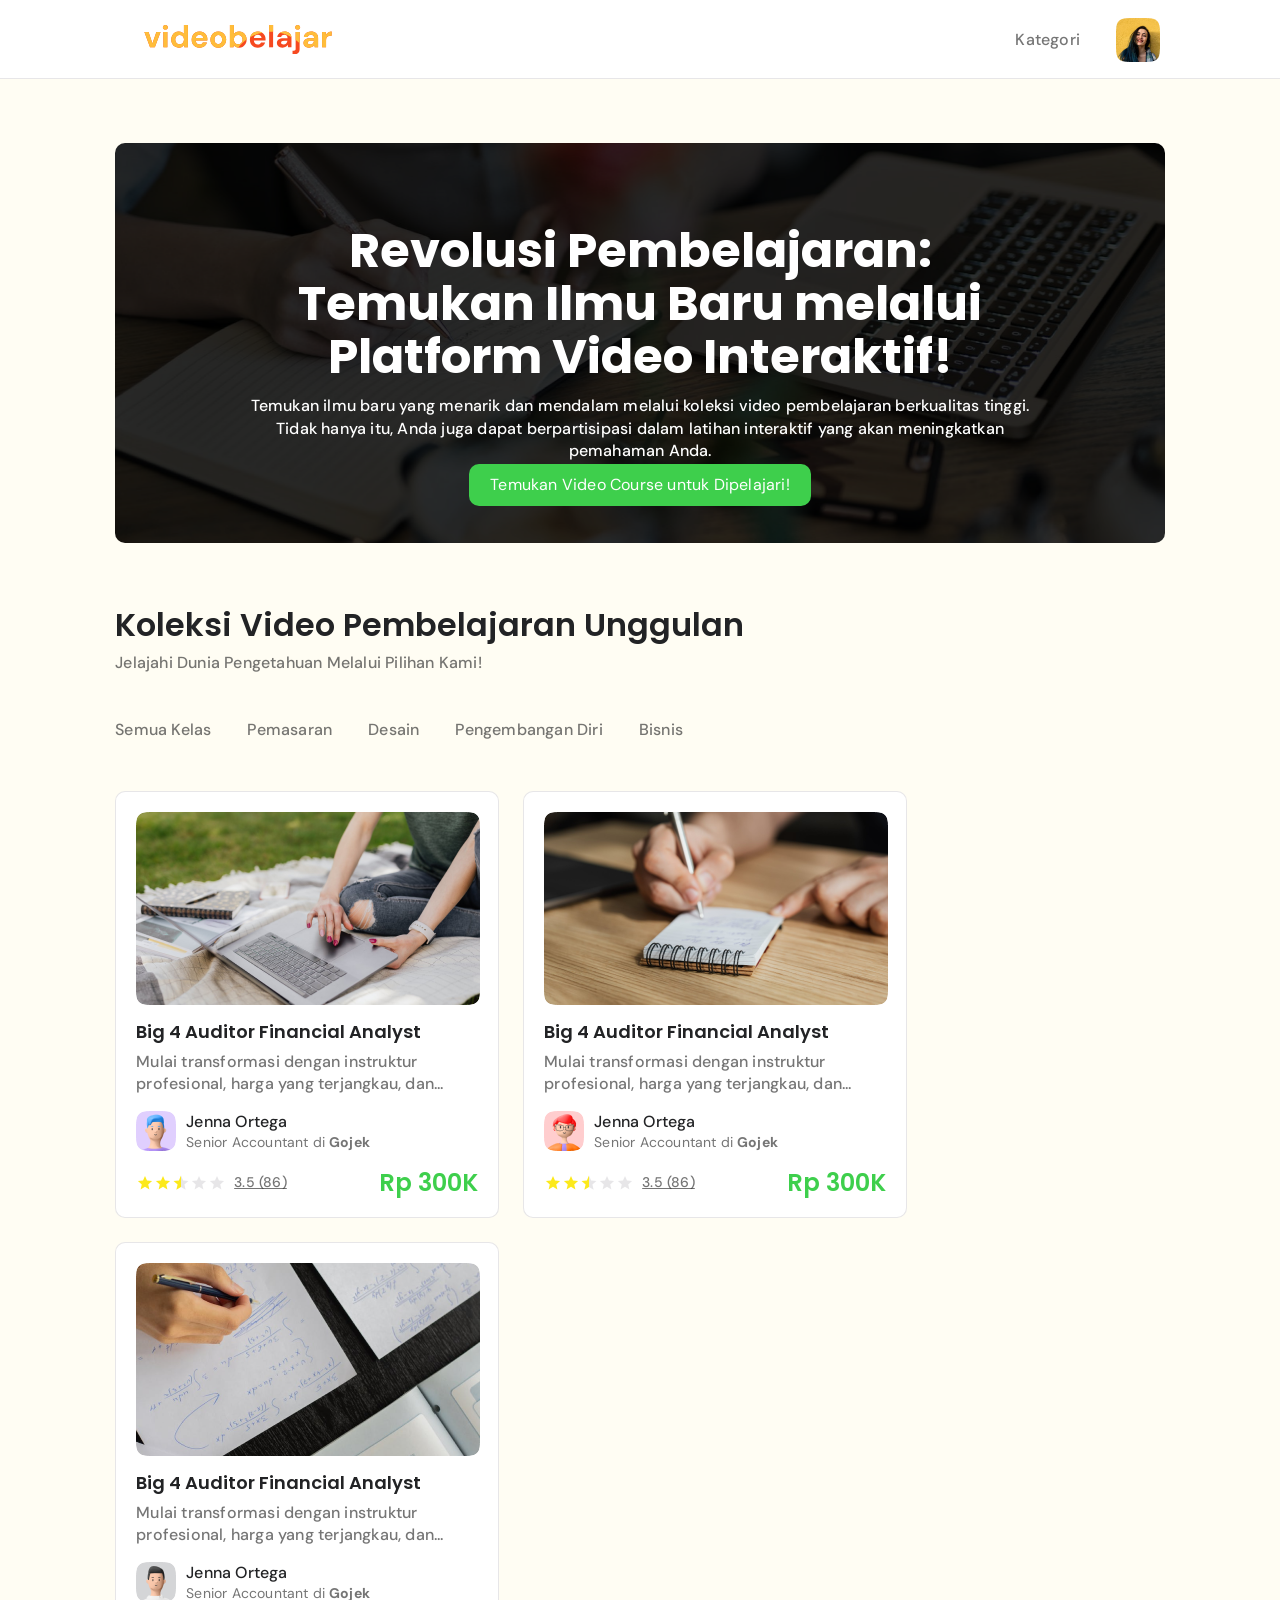
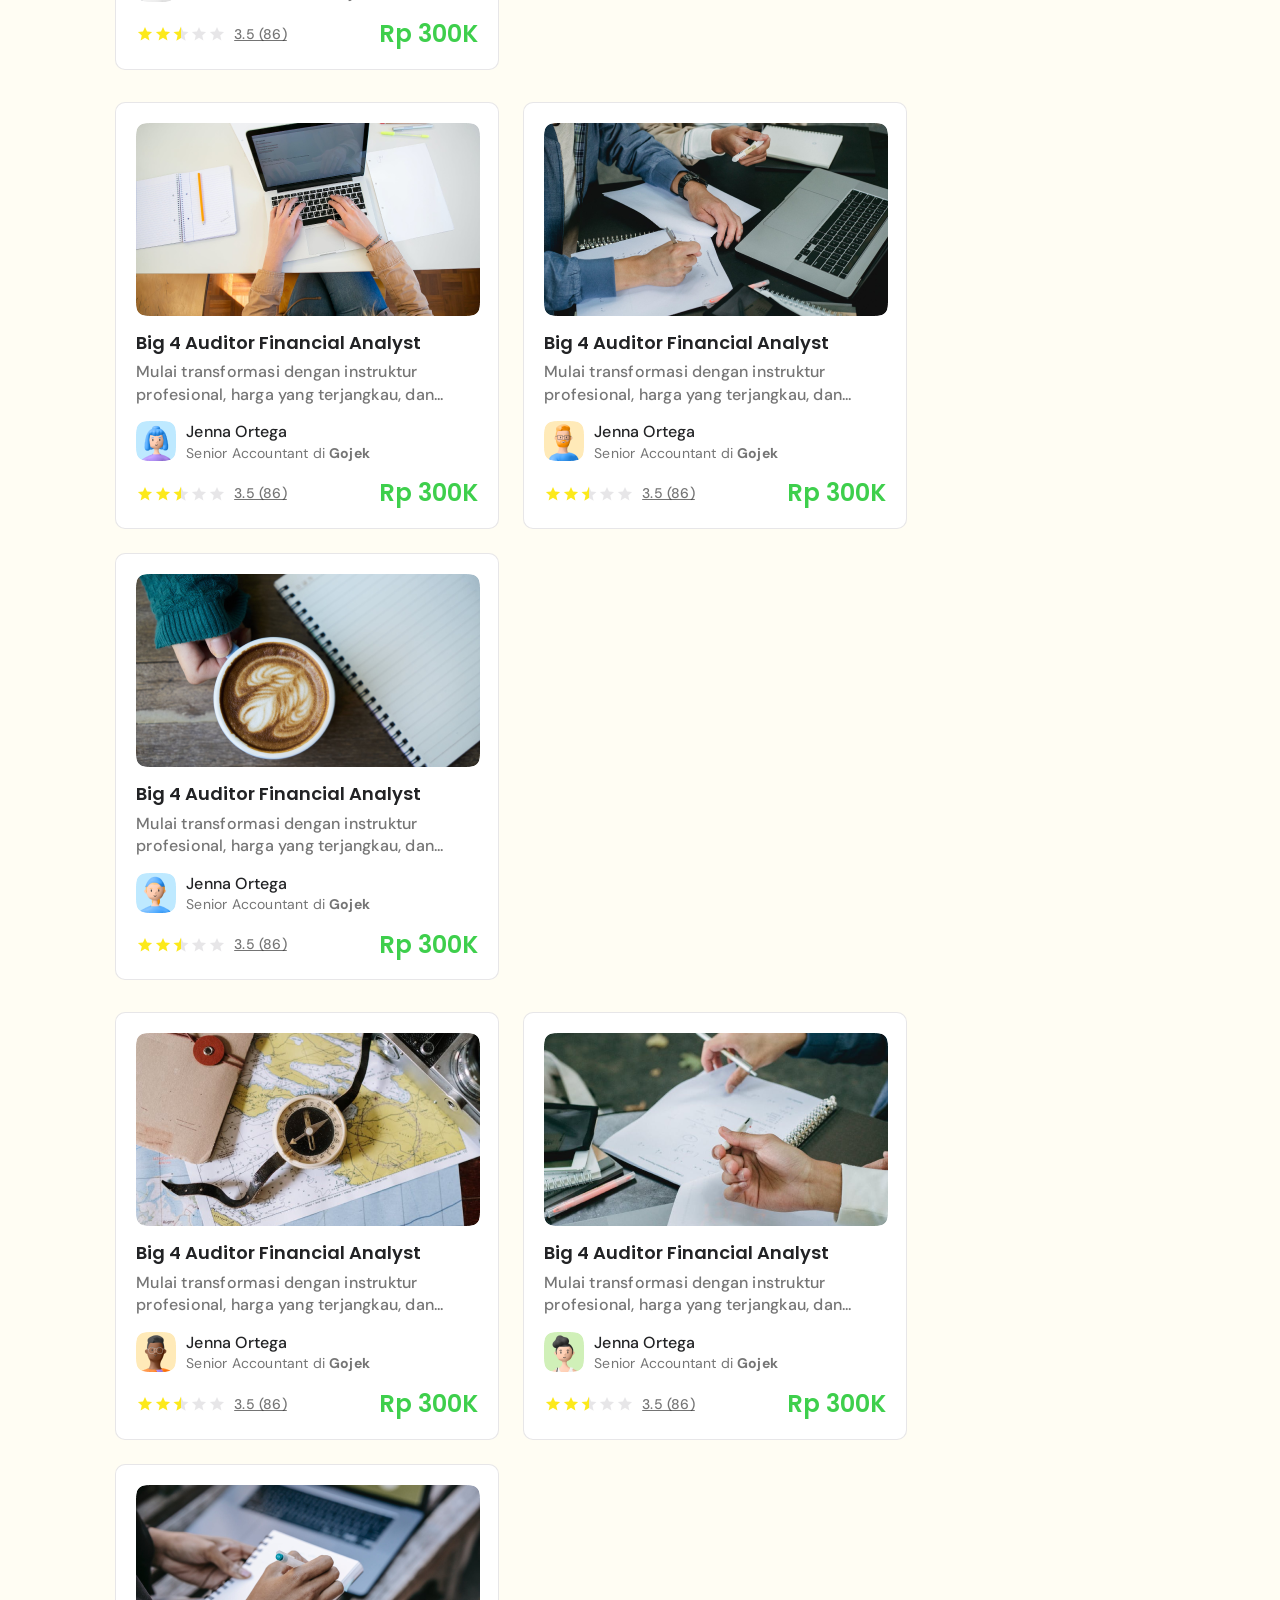
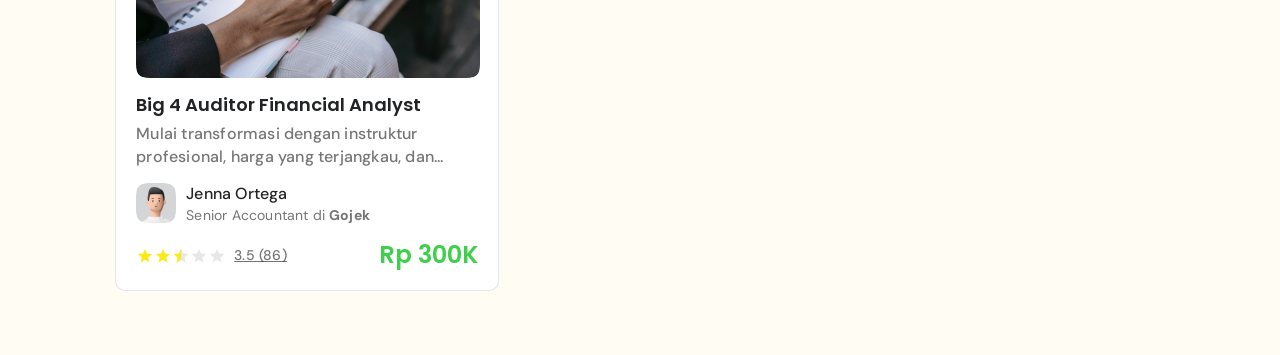
==== HTML/beranda.html @ dfd7b421 "feat: initial beranda page with responsive" ====
<!DOCTYPE html>
<html lang="en">
<head>
    <meta charset="UTF-8">
    <meta name="viewport" content="width=device-width, initial-scale=1.0">
    <title>Beranda | videobelajar</title>
    <link rel="stylesheet" href="\CSS\beranda.css">
</head>
<body>
    <header>
        <div class="wrapper-nav">
            <div class="main-nav">
                <div class="logo-placeholder">
                    <img src="\Image\Logo.svg" class="image-logo" alt="Logo videobelajar">
                </div>
                <div class="navigation">
                    <p class="navigation-text">Kategori</p>
                </div>

                <div class="mobile-navigation">
                    <button class="mobile-navigation-btn">
                        <img src="/Image/navbar-minimize-icon.svg" alt="mobile-navigation">
                    </button>
                </div>
            </div>
            <img class="profile_avatar" src="\Image\profile_avatar.png" alt="profile_avatar">
        </div>
    </header>

    <main>
        <section class="mainBanner">
            <div class="mainHero">
                <h1 class="mainHero-heading">Revolusi Pembelajaran: Temukan Ilmu Baru melalui Platform Video Interaktif!</h1>
                <p class="mainHero-desc">Temukan ilmu baru yang menarik dan mendalam melalui koleksi video pembelajaran berkualitas tinggi. Tidak hanya itu, Anda juga dapat berpartisipasi dalam latihan interaktif yang akan meningkatkan pemahaman Anda.</p>
            </div>
            <button class="mainHero-button">Temukan Video Course untuk Dipelajari!</button>
        </section>

        <section class="mainSection">
            <div class="mainHeading-wrapper">
                <h2 class="mainHeading-text">Koleksi Video Pembelajaran Unggulan</h2>
                <p class="mainHeading-desc">Jelajahi Dunia Pengetahuan Melalui Pilihan Kami!</p>
            </div>

            <div class="mainTabs-wrapper">
                <div class="tabs">
                    <button class="tabs-btn">Semua Kelas</button>
                </div>
                <div class="tabs">
                    <button class="tabs-btn">Pemasaran</button>
                </div>
                <div class="tabs">
                    <button class="tabs-btn">Desain</button>
                </div>
                <div class="tabs">
                    <button class="tabs-btn">Pengembangan Diri</button>
                </div>
                <div class="tabs">
                    <button class="tabs-btn">Bisnis</button>
                </div>
            </div>

            <div class="mainCard-wrapper">
                <div class="mainCard">
                    <img class="poster" src="/Image/poster_1.png" alt="poster_1">

                    <div class="mainCard-text-wrapper">
                        <h3 class="mainCard-text-heading">Big 4 Auditor Financial Analyst</h3>
                        <p class="mainCard-text-desc">Mulai transformasi dengan instruktur profesional, harga yang terjangkau, dan... kurikulum terbaik</p>
                    </div>

                    <div class="mainCard-tutor-wrapper">
                        <img class="mainCard-tutor-avatar" src="/Image/Avatar_1.png" alt="Avatar_1">
                        <div class="mainCard-tutor-desc-wrapper">
                            <h4 class="mainCard-tutor-name">Jenna Ortega</h4>
                            <div class="mainCard-tutor-role-wrapper">
                                <p class="mainCard-tutor-role">Senior Accountant</p>
                                <p class="preposisi">di</p>
                                <p class="mainCard-tutor-role-company">Gojek</p>
                            </div>
                        </div>
                    </div>

                    <div class="mainCard-rating-price-wrapper">
                        <div class="mainCard-rating-wrapper">
                            <div class="mainCard-rating-stars">
                                <img class="star" src="/Image/Star.svg" alt="Star">
                                <img class="star" src="/Image/Star.svg" alt="Star">
                                <img class="star" src="/Image/Star_half.svg" alt="Star_half">
                                <img class="star" src="/Image/Star_empty.svg" alt="Star_empty">
                                <img class="star" src="/Image/Star_empty.svg" alt="Star_empty">
                            </div>

                            <p class="mainCard-rating">3.5 (86)</p>
                        </div>

                        <h3 class="mainCard-price">Rp 300K</h3>
                    </div>
                </div>
 
                <div class="mainCard">
                    <img class="poster" src="/Image/poster_2.png" alt="poster_2">

                    <div class="mainCard-text-wrapper">
                        <h3 class="mainCard-text-heading">Big 4 Auditor Financial Analyst</h3>
                        <p class="mainCard-text-desc">Mulai transformasi dengan instruktur profesional, harga yang terjangkau, dan... kurikulum terbaik</p>
                    </div>

                    <div class="mainCard-tutor-wrapper">
                        <img class="mainCard-tutor-avatar" src="/Image/Avatar_2.png" alt="Avatar_2">
                        <div class="mainCard-tutor-desc-wrapper">
                            <h4 class="mainCard-tutor-name">Jenna Ortega</h4>
                            <div class="mainCard-tutor-role-wrapper">
                                <p class="mainCard-tutor-role">Senior Accountant</p>
                                <p class="preposisi">di</p>
                                <p class="mainCard-tutor-role-company">Gojek</p>
                            </div>
                        </div>
                    </div>

                    <div class="mainCard-rating-price-wrapper">
                        <div class="mainCard-rating-wrapper">
                            <div class="mainCard-rating-stars">
                                <img class="star" src="/Image/Star.svg" alt="Star">
                                <img class="star" src="/Image/Star.svg" alt="Star">
                                <img class="star" src="/Image/Star_half.svg" alt="Star_half">
                                <img class="star" src="/Image/Star_empty.svg" alt="Star_empty">
                                <img class="star" src="/Image/Star_empty.svg" alt="Star_empty">
                            </div>

                            <p class="mainCard-rating">3.5 (86)</p>
                        </div>

                        <h3 class="mainCard-price">Rp 300K</h3>
                    </div>
                </div>

                <div class="mainCard">
                    <img class="poster" src="/Image/poster_3.png" alt="poster_3">

                    <div class="mainCard-text-wrapper">
                        <h3 class="mainCard-text-heading">Big 4 Auditor Financial Analyst</h3>
                        <p class="mainCard-text-desc">Mulai transformasi dengan instruktur profesional, harga yang terjangkau, dan... kurikulum terbaik</p>
                    </div>

                    <div class="mainCard-tutor-wrapper">
                        <img class="mainCard-tutor-avatar" src="/Image/Avatar_3.png" alt="Avatar_3">
                        <div class="mainCard-tutor-desc-wrapper">
                            <h4 class="mainCard-tutor-name">Jenna Ortega</h4>
                            <div class="mainCard-tutor-role-wrapper">
                                <p class="mainCard-tutor-role">Senior Accountant</p>
                                <p class="preposisi">di</p>
                                <p class="mainCard-tutor-role-company">Gojek</p>
                            </div>
                        </div>
                    </div>

                    <div class="mainCard-rating-price-wrapper">
                        <div class="mainCard-rating-wrapper">
                            <div class="mainCard-rating-stars">
                                <img class="star" src="/Image/Star.svg" alt="Star">
                                <img class="star" src="/Image/Star.svg" alt="Star">
                                <img class="star" src="/Image/Star_half.svg" alt="Star_half">
                                <img class="star" src="/Image/Star_empty.svg" alt="Star_empty">
                                <img class="star" src="/Image/Star_empty.svg" alt="Star_empty">
                            </div>

                            <p class="mainCard-rating">3.5 (86)</p>
                        </div>

                        <h3 class="mainCard-price">Rp 300K</h3>
                    </div>
                </div>
            </div>


            <div class="mainCard-wrapper">
                <div class="mainCard">
                    <img class="poster" src="/Image/poster_4.png" alt="poster_4">

                    <div class="mainCard-text-wrapper">
                        <h3 class="mainCard-text-heading">Big 4 Auditor Financial Analyst</h3>
                        <p class="mainCard-text-desc">Mulai transformasi dengan instruktur profesional, harga yang terjangkau, dan... kurikulum terbaik</p>
                    </div>

                    <div class="mainCard-tutor-wrapper">
                        <img class="mainCard-tutor-avatar" src="/Image/Avatar_4.png" alt="Avatar_4">
                        <div class="mainCard-tutor-desc-wrapper">
                            <h4 class="mainCard-tutor-name">Jenna Ortega</h4>
                            <div class="mainCard-tutor-role-wrapper">
                                <p class="mainCard-tutor-role">Senior Accountant</p>
                                <p class="preposisi">di</p>
                                <p class="mainCard-tutor-role-company">Gojek</p>
                            </div>
                        </div>
                    </div>

                    <div class="mainCard-rating-price-wrapper">
                        <div class="mainCard-rating-wrapper">
                            <div class="mainCard-rating-stars">
                                <img class="star" src="/Image/Star.svg" alt="Star">
                                <img class="star" src="/Image/Star.svg" alt="Star">
                                <img class="star" src="/Image/Star_half.svg" alt="Star_half">
                                <img class="star" src="/Image/Star_empty.svg" alt="Star_empty">
                                <img class="star" src="/Image/Star_empty.svg" alt="Star_empty">
                            </div>

                            <p class="mainCard-rating">3.5 (86)</p>
                        </div>

                        <h3 class="mainCard-price">Rp 300K</h3>
                    </div>
                </div>
                
                <div class="mainCard">
                    <img class="poster" src="/Image/poster_5.png" alt="poster_5">

                    <div class="mainCard-text-wrapper">
                        <h3 class="mainCard-text-heading">Big 4 Auditor Financial Analyst</h3>
                        <p class="mainCard-text-desc">Mulai transformasi dengan instruktur profesional, harga yang terjangkau, dan... kurikulum terbaik</p>
                    </div>

                    <div class="mainCard-tutor-wrapper">
                        <img class="mainCard-tutor-avatar" src="/Image/Avatar_5.png" alt="Avatar_5">
                        <div class="mainCard-tutor-desc-wrapper">
                            <h4 class="mainCard-tutor-name">Jenna Ortega</h4>
                            <div class="mainCard-tutor-role-wrapper">
                                <p class="mainCard-tutor-role">Senior Accountant</p>
                                <p class="preposisi">di</p>
                                <p class="mainCard-tutor-role-company">Gojek</p>
                            </div>
                        </div>
                    </div>

                    <div class="mainCard-rating-price-wrapper">
                        <div class="mainCard-rating-wrapper">
                            <div class="mainCard-rating-stars">
                                <img class="star" src="/Image/Star.svg" alt="Star">
                                <img class="star" src="/Image/Star.svg" alt="Star">
                                <img class="star" src="/Image/Star_half.svg" alt="Star_half">
                                <img class="star" src="/Image/Star_empty.svg" alt="Star_empty">
                                <img class="star" src="/Image/Star_empty.svg" alt="Star_empty">
                            </div>

                            <p class="mainCard-rating">3.5 (86)</p>
                        </div>

                        <h3 class="mainCard-price">Rp 300K</h3>
                    </div>
                </div>

                <div class="mainCard">
                    <img class="poster" src="/Image/poster_6.png" alt="poster_6">

                    <div class="mainCard-text-wrapper">
                        <h3 class="mainCard-text-heading">Big 4 Auditor Financial Analyst</h3>
                        <p class="mainCard-text-desc">Mulai transformasi dengan instruktur profesional, harga yang terjangkau, dan... kurikulum terbaik</p>
                    </div>

                    <div class="mainCard-tutor-wrapper">
                        <img class="mainCard-tutor-avatar" src="/Image/Avatar_6.png" alt="Avatar_6">
                        <div class="mainCard-tutor-desc-wrapper">
                            <h4 class="mainCard-tutor-name">Jenna Ortega</h4>
                            <div class="mainCard-tutor-role-wrapper">
                                <p class="mainCard-tutor-role">Senior Accountant</p>
                                <p class="preposisi">di</p>
                                <p class="mainCard-tutor-role-company">Gojek</p>
                            </div>
                        </div>
                    </div>

                    <div class="mainCard-rating-price-wrapper">
                        <div class="mainCard-rating-wrapper">
                            <div class="mainCard-rating-stars">
                                <img class="star" src="/Image/Star.svg" alt="Star">
                                <img class="star" src="/Image/Star.svg" alt="Star">
                                <img class="star" src="/Image/Star_half.svg" alt="Star_half">
                                <img class="star" src="/Image/Star_empty.svg" alt="Star_empty">
                                <img class="star" src="/Image/Star_empty.svg" alt="Star_empty">
                            </div>

                            <p class="mainCard-rating">3.5 (86)</p>
                        </div>

                        <h3 class="mainCard-price">Rp 300K</h3>
                    </div>
                </div>
            </div>


            <div class="mainCard-wrapper">
                <div class="mainCard">
                    <img class="poster" src="/Image/poster_7.png" alt="poster_7">

                    <div class="mainCard-text-wrapper">
                        <h3 class="mainCard-text-heading">Big 4 Auditor Financial Analyst</h3>
                        <p class="mainCard-text-desc">Mulai transformasi dengan instruktur profesional, harga yang terjangkau, dan... kurikulum terbaik</p>
                    </div>

                    <div class="mainCard-tutor-wrapper">
                        <img class="mainCard-tutor-avatar" src="/Image/Avatar_7.png" alt="Avatar_7">
                        <div class="mainCard-tutor-desc-wrapper">
                            <h4 class="mainCard-tutor-name">Jenna Ortega</h4>
                            <div class="mainCard-tutor-role-wrapper">
                                <p class="mainCard-tutor-role">Senior Accountant</p>
                                <p class="preposisi">di</p>
                                <p class="mainCard-tutor-role-company">Gojek</p>
                            </div>
                        </div>
                    </div>

                    <div class="mainCard-rating-price-wrapper">
                        <div class="mainCard-rating-wrapper">
                            <div class="mainCard-rating-stars">
                                <img class="star" src="/Image/Star.svg" alt="Star">
                                <img class="star" src="/Image/Star.svg" alt="Star">
                                <img class="star" src="/Image/Star_half.svg" alt="Star_half">
                                <img class="star" src="/Image/Star_empty.svg" alt="Star_empty">
                                <img class="star" src="/Image/Star_empty.svg" alt="Star_empty">
                            </div>

                            <p class="mainCard-rating">3.5 (86)</p>
                        </div>

                        <h3 class="mainCard-price">Rp 300K</h3>
                    </div>
                </div>
                
                <div class="mainCard">
                    <img class="poster" src="/Image/poster_8.png" alt="poster_8">

                    <div class="mainCard-text-wrapper">
                        <h3 class="mainCard-text-heading">Big 4 Auditor Financial Analyst</h3>
                        <p class="mainCard-text-desc">Mulai transformasi dengan instruktur profesional, harga yang terjangkau, dan... kurikulum terbaik</p>
                    </div>

                    <div class="mainCard-tutor-wrapper">
                        <img class="mainCard-tutor-avatar" src="/Image/Avatar_8.png" alt="Avatar_8">
                        <div class="mainCard-tutor-desc-wrapper">
                            <h4 class="mainCard-tutor-name">Jenna Ortega</h4>
                            <div class="mainCard-tutor-role-wrapper">
                                <p class="mainCard-tutor-role">Senior Accountant</p>
                                <p class="preposisi">di</p>
                                <p class="mainCard-tutor-role-company">Gojek</p>
                            </div>
                        </div>
                    </div>

                    <div class="mainCard-rating-price-wrapper">
                        <div class="mainCard-rating-wrapper">
                            <div class="mainCard-rating-stars">
                                <img class="star" src="/Image/Star.svg" alt="Star">
                                <img class="star" src="/Image/Star.svg" alt="Star">
                                <img class="star" src="/Image/Star_half.svg" alt="Star_half">
                                <img class="star" src="/Image/Star_empty.svg" alt="Star_empty">
                                <img class="star" src="/Image/Star_empty.svg" alt="Star_empty">
                            </div>

                            <p class="mainCard-rating">3.5 (86)</p>
                        </div>

                        <h3 class="mainCard-price">Rp 300K</h3>
                    </div>
                </div>

                <div class="mainCard">
                    <img class="poster" src="/Image/poster_9.png" alt="poster_9">

                    <div class="mainCard-text-wrapper">
                        <h3 class="mainCard-text-heading">Big 4 Auditor Financial Analyst</h3>
                        <p class="mainCard-text-desc">Mulai transformasi dengan instruktur profesional, harga yang terjangkau, dan... kurikulum terbaik</p>
                    </div>

                    <div class="mainCard-tutor-wrapper">
                        <img class="mainCard-tutor-avatar" src="/Image/Avatar_9.png" alt="Avatar_9">
                        <div class="mainCard-tutor-desc-wrapper">
                            <h4 class="mainCard-tutor-name">Jenna Ortega</h4>
                            <div class="mainCard-tutor-role-wrapper">
                                <p class="mainCard-tutor-role">Senior Accountant</p>
                                <p class="preposisi">di</p>
                                <p class="mainCard-tutor-role-company">Gojek</p>
                            </div>
                        </div>
                    </div>

                    <div class="mainCard-rating-price-wrapper">
                        <div class="mainCard-rating-wrapper">
                            <div class="mainCard-rating-stars">
                                <img class="star" src="/Image/Star.svg" alt="Star">
                                <img class="star" src="/Image/Star.svg" alt="Star">
                                <img class="star" src="/Image/Star_half.svg" alt="Star_half">
                                <img class="star" src="/Image/Star_empty.svg" alt="Star_empty">
                                <img class="star" src="/Image/Star_empty.svg" alt="Star_empty">
                            </div>

                            <p class="mainCard-rating">3.5 (86)</p>
                        </div>

                        <h3 class="mainCard-price">Rp 300K</h3>
                    </div>
                </div>
            </div>


<!-- ##=========================================================================================================================## -->


            <div class="mainCard-mobile-wrapper">
                <div class="mainCard-mobile">
                    <div class="mainCard-mobile-poster-heading-tutor">
                        <img class="mainCard-mobile-poster" src="/Image/poster_mobile_1.png" alt="poster_mobile_1">

                        <div class="mainCard-mobile-heading-tutor">
                            <h3 class="mainCard-mobile-heading">Big 4 Auditor Financial Analyst</h3>

                            <div class="mainCard-mobile-tutor">
                                <img class="mainCard-mobile-tutor-avatar" src="/Image/Avatar_3.png" alt="Avatar_3">

                                <div class="mainCard-mobile-tutor-desc-wrapper">
                                    <h4 class="mainCard-mobile-tutor-name">Jenna Ortega</h4>
                                    <p class="mainCard-mobile-tutor-role">Senior Accountant</p>
                                </div>
                            </div>
                        </div>
                    </div>

                    <div class="mainCard-mobile-rating-price-wrapper">
                        <div class="mainCard-mobile-rating-wrapper">
                            <div class="mainCard-mobile-rating-stars">
                                <img class="star-mobile" src="/Image/Star.svg" alt="Star">
                                <img class="star-mobile" src="/Image/Star.svg" alt="Star">
                                <img class="star-mobile" src="/Image/Star_half.svg" alt="Star_half">
                                <img class="star-mobile" src="/Image/Star_empty.svg" alt="Star_empty">
                                <img class="star-mobile" src="/Image/Star_empty.svg" alt="Star_empty">
                            </div>

                            <p class="mainCard-mobile-rating">3.5 (86)</p>
                        </div>

                        <h3 class="mainCard-mobile-price">Rp 300K</h3>
                    </div>
                </div>
                
                <div class="mainCard-mobile">
                    <div class="mainCard-mobile-poster-heading-tutor">
                        <img class="mainCard-mobile-poster" src="/Image/poster_mobile_2.png" alt="poster_mobile_2">

                        <div class="mainCard-mobile-heading-tutor">
                            <h3 class="mainCard-mobile-heading">Big 4 Auditor Financial Analyst</h3>

                            <div class="mainCard-mobile-tutor">
                                <img class="mainCard-mobile-tutor-avatar" src="/Image/Avatar_2.png" alt="Avatar_2">

                                <div class="mainCard-mobile-tutor-desc-wrapper">
                                    <h4 class="mainCard-mobile-tutor-name">Jenna Ortega</h4>
                                    <p class="mainCard-mobile-tutor-role">Senior Accountant</p>
                                </div>
                            </div>
                        </div>
                    </div>

                    <div class="mainCard-mobile-rating-price-wrapper">
                        <div class="mainCard-mobile-rating-wrapper">
                            <div class="mainCard-mobile-rating-stars">
                                <img class="star-mobile" src="/Image/Star.svg" alt="Star">
                                <img class="star-mobile" src="/Image/Star.svg" alt="Star">
                                <img class="star-mobile" src="/Image/Star_half.svg" alt="Star_half">
                                <img class="star-mobile" src="/Image/Star_empty.svg" alt="Star_empty">
                                <img class="star-mobile" src="/Image/Star_empty.svg" alt="Star_empty">
                            </div>

                            <p class="mainCard-mobile-rating">3.5 (86)</p>
                        </div>

                        <h3 class="mainCard-mobile-price">Rp 300K</h3>
                    </div>
                </div>

                <div class="mainCard-mobile">
                    <div class="mainCard-mobile-poster-heading-tutor">
                        <img class="mainCard-mobile-poster" src="/Image/poster_mobile_3.png" alt="poster_mobile_3">

                        <div class="mainCard-mobile-heading-tutor">
                            <h3 class="mainCard-mobile-heading">Big 4 Auditor Financial Analyst</h3>

                            <div class="mainCard-mobile-tutor">
                                <img class="mainCard-mobile-tutor-avatar" src="/Image/Avatar_1.png" alt="Avatar_1">

                                <div class="mainCard-mobile-tutor-desc-wrapper">
                                    <h4 class="mainCard-mobile-tutor-name">Jenna Ortega</h4>
                                    <p class="mainCard-mobile-tutor-role">Senior Accountant</p>
                                </div>
                            </div>
                        </div>
                    </div>

                    <div class="mainCard-mobile-rating-price-wrapper">
                        <div class="mainCard-mobile-rating-wrapper">
                            <div class="mainCard-mobile-rating-stars">
                                <img class="star-mobile" src="/Image/Star.svg" alt="Star">
                                <img class="star-mobile" src="/Image/Star.svg" alt="Star">
                                <img class="star-mobile" src="/Image/Star_half.svg" alt="Star_half">
                                <img class="star-mobile" src="/Image/Star_empty.svg" alt="Star_empty">
                                <img class="star-mobile" src="/Image/Star_empty.svg" alt="Star_empty">
                            </div>

                            <p class="mainCard-mobile-rating">3.5 (86)</p>
                        </div>

                        <h3 class="mainCard-mobile-price">Rp 300K</h3>
                    </div>
                </div>

                <div class="mainCard-mobile">
                    <div class="mainCard-mobile-poster-heading-tutor">
                        <img class="mainCard-mobile-poster" src="/Image/poster_mobile_4.png" alt="poster_mobile_4">

                        <div class="mainCard-mobile-heading-tutor">
                            <h3 class="mainCard-mobile-heading">Big 4 Auditor Financial Analyst</h3>

                            <div class="mainCard-mobile-tutor">
                                <img class="mainCard-mobile-tutor-avatar" src="/Image/Avatar_5.png" alt="Avatar_5">

                                <div class="mainCard-mobile-tutor-desc-wrapper">
                                    <h4 class="mainCard-mobile-tutor-name">Jenna Ortega</h4>
                                    <p class="mainCard-mobile-tutor-role">Senior Accountant</p>
                                </div>
                            </div>
                        </div>
                    </div>

                    <div class="mainCard-mobile-rating-price-wrapper">
                        <div class="mainCard-mobile-rating-wrapper">
                            <div class="mainCard-mobile-rating-stars">
                                <img class="star-mobile" src="/Image/Star.svg" alt="Star">
                                <img class="star-mobile" src="/Image/Star.svg" alt="Star">
                                <img class="star-mobile" src="/Image/Star_half.svg" alt="Star_half">
                                <img class="star-mobile" src="/Image/Star_empty.svg" alt="Star_empty">
                                <img class="star-mobile" src="/Image/Star_empty.svg" alt="Star_empty">
                            </div>

                            <p class="mainCard-mobile-rating">3.5 (86)</p>
                        </div>

                        <h3 class="mainCard-mobile-price">Rp 300K</h3>
                    </div>
                </div>

                <div class="mainCard-mobile">
                    <div class="mainCard-mobile-poster-heading-tutor">
                        <img class="mainCard-mobile-poster" src="/Image/poster_mobile_5.png" alt="poster_mobile_5">

                        <div class="mainCard-mobile-heading-tutor">
                            <h3 class="mainCard-mobile-heading">Big 4 Auditor Financial Analyst</h3>

                            <div class="mainCard-mobile-tutor">
                                <img class="mainCard-mobile-tutor-avatar" src="/Image/Avatar_6.png" alt="Avatar_6">

                                <div class="mainCard-mobile-tutor-desc-wrapper">
                                    <h4 class="mainCard-mobile-tutor-name">Jenna Ortega</h4>
                                    <p class="mainCard-mobile-tutor-role">Senior Accountant</p>
                                </div>
                            </div>
                        </div>
                    </div>

                    <div class="mainCard-mobile-rating-price-wrapper">
                        <div class="mainCard-mobile-rating-wrapper">
                            <div class="mainCard-mobile-rating-stars">
                                <img class="star-mobile" src="/Image/Star.svg" alt="Star">
                                <img class="star-mobile" src="/Image/Star.svg" alt="Star">
                                <img class="star-mobile" src="/Image/Star_half.svg" alt="Star_half">
                                <img class="star-mobile" src="/Image/Star_empty.svg" alt="Star_empty">
                                <img class="star-mobile" src="/Image/Star_empty.svg" alt="Star_empty">
                            </div>

                            <p class="mainCard-mobile-rating">3.5 (86)</p>
                        </div>

                        <h3 class="mainCard-mobile-price">Rp 300K</h3>
                    </div>
                </div>

                <div class="mainCard-mobile">
                    <div class="mainCard-mobile-poster-heading-tutor">
                        <img class="mainCard-mobile-poster" src="/Image/poster_mobile_6.png" alt="poster_mobile_6">

                        <div class="mainCard-mobile-heading-tutor">
                            <h3 class="mainCard-mobile-heading">Big 4 Auditor Financial Analyst</h3>

                            <div class="mainCard-mobile-tutor">
                                <img class="mainCard-mobile-tutor-avatar" src="/Image/Avatar_4.png" alt="Avatar_4">

                                <div class="mainCard-mobile-tutor-desc-wrapper">
                                    <h4 class="mainCard-mobile-tutor-name">Jenna Ortega</h4>
                                    <p class="mainCard-mobile-tutor-role">Senior Accountant</p>
                                </div>
                            </div>
                        </div>
                    </div>

                    <div class="mainCard-mobile-rating-price-wrapper">
                        <div class="mainCard-mobile-rating-wrapper">
                            <div class="mainCard-mobile-rating-stars">
                                <img class="star-mobile" src="/Image/Star.svg" alt="Star">
                                <img class="star-mobile" src="/Image/Star.svg" alt="Star">
                                <img class="star-mobile" src="/Image/Star_half.svg" alt="Star_half">
                                <img class="star-mobile" src="/Image/Star_empty.svg" alt="Star_empty">
                                <img class="star-mobile" src="/Image/Star_empty.svg" alt="Star_empty">
                            </div>

                            <p class="mainCard-mobile-rating">3.5 (86)</p>
                        </div>

                        <h3 class="mainCard-mobile-price">Rp 300K</h3>
                    </div>
                </div>

                <div class="mainCard-mobile">
                    <div class="mainCard-mobile-poster-heading-tutor">
                        <img class="mainCard-mobile-poster" src="/Image/poster_mobile_7.png" alt="poster_mobile_7">

                        <div class="mainCard-mobile-heading-tutor">
                            <h3 class="mainCard-mobile-heading">Big 4 Auditor Financial Analyst</h3>

                            <div class="mainCard-mobile-tutor">
                                <img class="mainCard-mobile-tutor-avatar" src="/Image/Avatar_9.png" alt="Avatar_9">

                                <div class="mainCard-mobile-tutor-desc-wrapper">
                                    <h4 class="mainCard-mobile-tutor-name">Jenna Ortega</h4>
                                    <p class="mainCard-mobile-tutor-role">Senior Accountant</p>
                                </div>
                            </div>
                        </div>
                    </div>

                    <div class="mainCard-mobile-rating-price-wrapper">
                        <div class="mainCard-mobile-rating-wrapper">
                            <div class="mainCard-mobile-rating-stars">
                                <img class="star-mobile" src="/Image/Star.svg" alt="Star">
                                <img class="star-mobile" src="/Image/Star.svg" alt="Star">
                                <img class="star-mobile" src="/Image/Star_half.svg" alt="Star_half">
                                <img class="star-mobile" src="/Image/Star_empty.svg" alt="Star_empty">
                                <img class="star-mobile" src="/Image/Star_empty.svg" alt="Star_empty">
                            </div>

                            <p class="mainCard-mobile-rating">3.5 (86)</p>
                        </div>

                        <h3 class="mainCard-mobile-price">Rp 300K</h3>
                    </div>
                </div>

                <div class="mainCard-mobile">
                    <div class="mainCard-mobile-poster-heading-tutor">
                        <img class="mainCard-mobile-poster" src="/Image/poster_mobile_8.png" alt="poster_mobile_8">

                        <div class="mainCard-mobile-heading-tutor">
                            <h3 class="mainCard-mobile-heading">Big 4 Auditor Financial Analyst</h3>

                            <div class="mainCard-mobile-tutor">
                                <img class="mainCard-mobile-tutor-avatar" src="/Image/Avatar_8.png" alt="Avatar_8">

                                <div class="mainCard-mobile-tutor-desc-wrapper">
                                    <h4 class="mainCard-mobile-tutor-name">Jenna Ortega</h4>
                                    <p class="mainCard-mobile-tutor-role">Senior Accountant</p>
                                </div>
                            </div>
                        </div>
                    </div>

                    <div class="mainCard-mobile-rating-price-wrapper">
                        <div class="mainCard-mobile-rating-wrapper">
                            <div class="mainCard-mobile-rating-stars">
                                <img class="star-mobile" src="/Image/Star.svg" alt="Star">
                                <img class="star-mobile" src="/Image/Star.svg" alt="Star">
                                <img class="star-mobile" src="/Image/Star_half.svg" alt="Star_half">
                                <img class="star-mobile" src="/Image/Star_empty.svg" alt="Star_empty">
                                <img class="star-mobile" src="/Image/Star_empty.svg" alt="Star_empty">
                            </div>

                            <p class="mainCard-mobile-rating">3.5 (86)</p>
                        </div>

                        <h3 class="mainCard-mobile-price">Rp 300K</h3>
                    </div>
                </div>

                <div class="mainCard-mobile">
                    <div class="mainCard-mobile-poster-heading-tutor">
                        <img class="mainCard-mobile-poster" src="/Image/poster_mobile_9.png" alt="poster_mobile_9">

                        <div class="mainCard-mobile-heading-tutor">
                            <h3 class="mainCard-mobile-heading">Big 4 Auditor Financial Analyst</h3>

                            <div class="mainCard-mobile-tutor">
                                <img class="mainCard-mobile-tutor-avatar" src="/Image/Avatar_7.png" alt="Avatar_7">

                                <div class="mainCard-mobile-tutor-desc-wrapper">
                                    <h4 class="mainCard-mobile-tutor-name">Jenna Ortega</h4>
                                    <p class="mainCard-mobile-tutor-role">Senior Accountant</p>
                                </div>
                            </div>
                        </div>
                    </div>

                    <div class="mainCard-mobile-rating-price-wrapper">
                        <div class="mainCard-mobile-rating-wrapper">
                            <div class="mainCard-mobile-rating-stars">
                                <img class="star-mobile" src="/Image/Star.svg" alt="Star">
                                <img class="star-mobile" src="/Image/Star.svg" alt="Star">
                                <img class="star-mobile" src="/Image/Star_half.svg" alt="Star_half">
                                <img class="star-mobile" src="/Image/Star_empty.svg" alt="Star_empty">
                                <img class="star-mobile" src="/Image/Star_empty.svg" alt="Star_empty">
                            </div>

                            <p class="mainCard-mobile-rating">3.5 (86)</p>
                        </div>

                        <h3 class="mainCard-mobile-price">Rp 300K</h3>
                    </div>
                </div>
            </div>
        </section>
    </main>
</body>
</html>
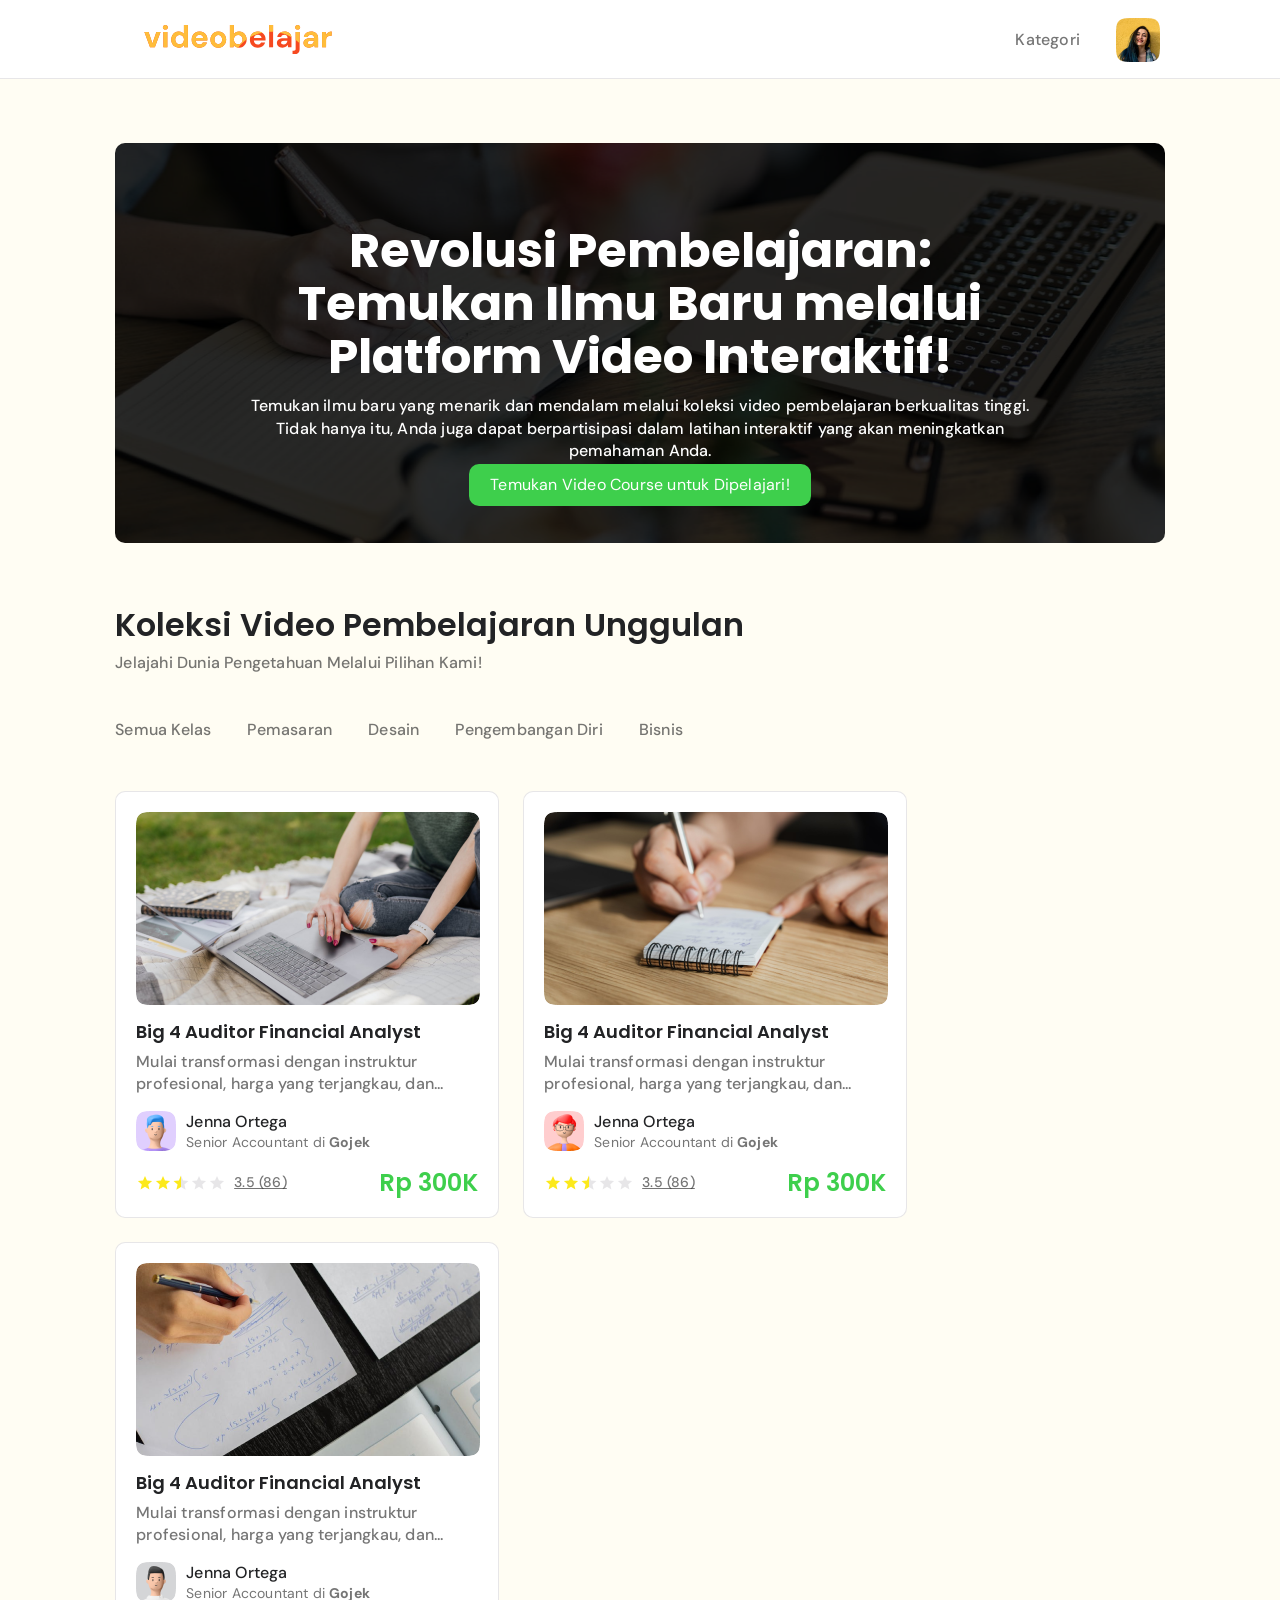
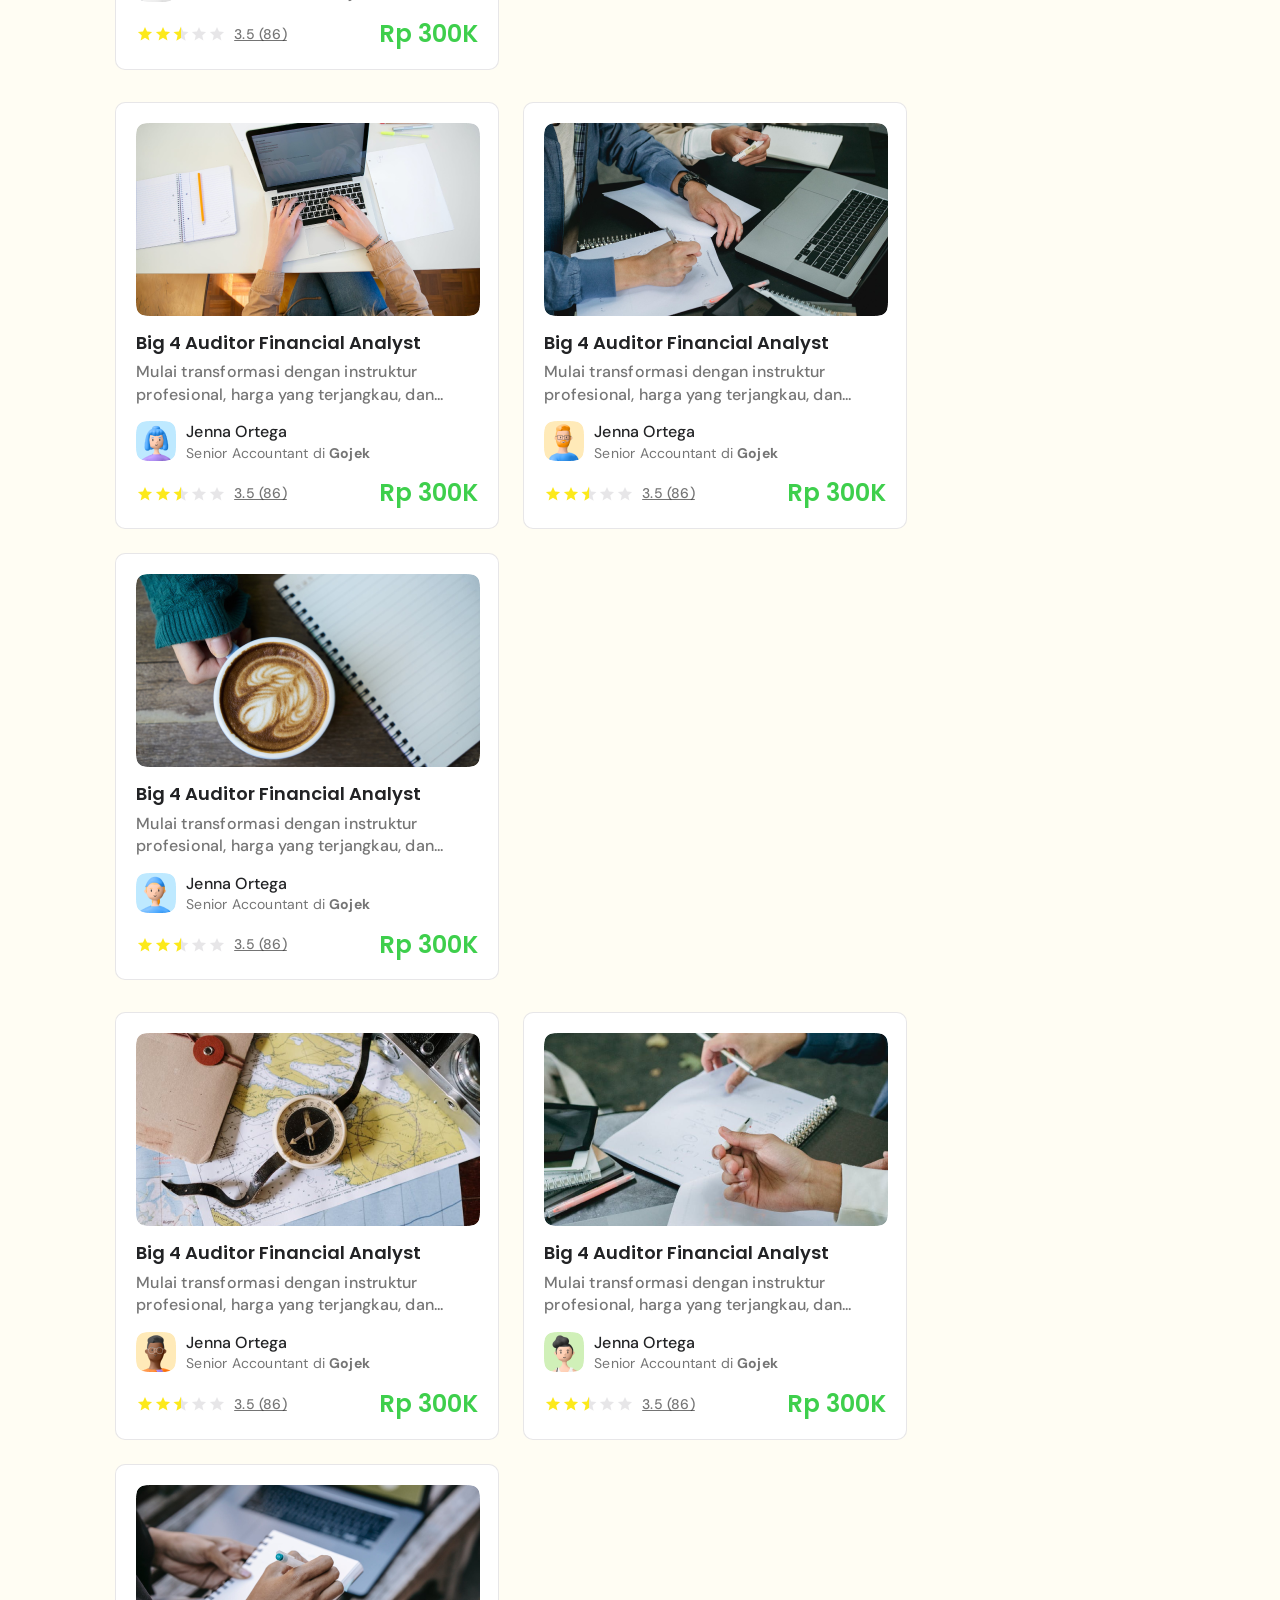
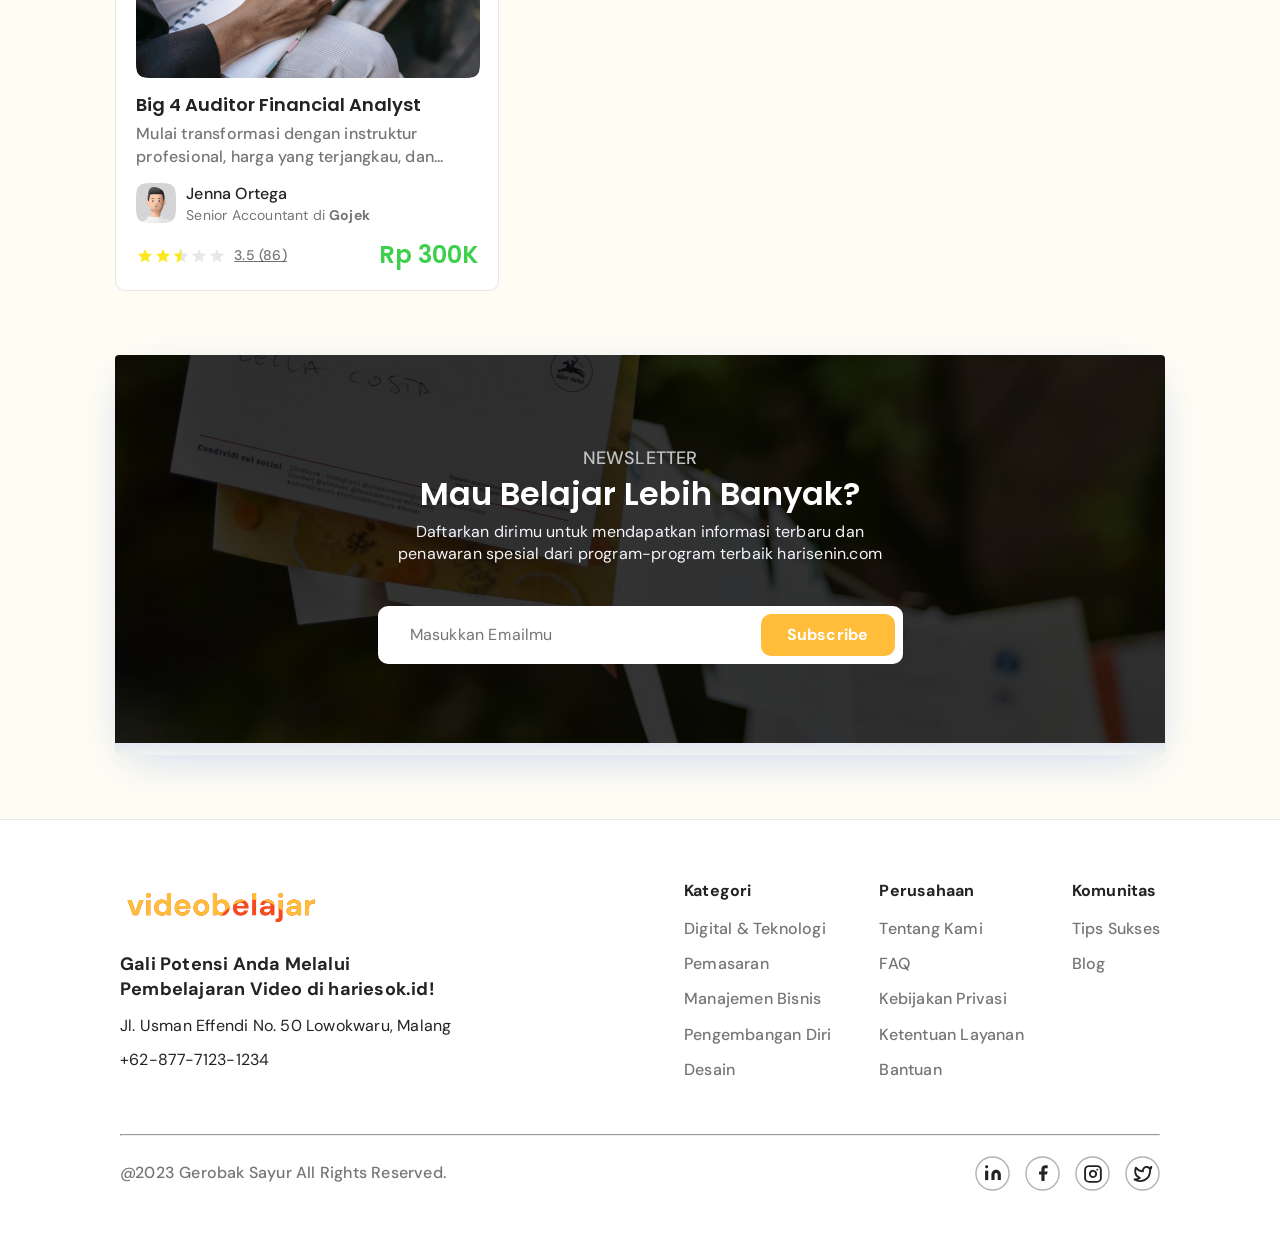
==== commit 899c7606: "fix: complete beranda page with responsive" ====
--- a/HTML/beranda.html
+++ b/HTML/beranda.html
@@ -23,7 +23,7 @@
                     </button>
                 </div>
             </div>
-            <img class="profile_avatar" src="\Image\profile_avatar.png" alt="profile_avatar">
+            <img onclick="window.location.href='login.html';" class="profile_avatar" src="\Image\profile_avatar.png" alt="profile_avatar">
         </div>
     </header>
 
@@ -722,6 +722,150 @@
                 </div>
             </div>
         </section>
+
+        <section class="secondBanner">
+            <div class="secondHero-wrapper">
+                <div class="secondHero">
+                  <h3 class="secondHero-title">NEWSLETTER</h3>
+                  <div class="secondHero-heading-wrapper">
+                    <h2 class="secondHero-heading">Mau Belajar Lebih Banyak?</h2>
+                    <p class="secondHero-desc">Daftarkan dirimu untuk mendapatkan informasi terbaru dan penawaran spesial dari program-program terbaik harisenin.com</p>
+                  </div> 
+                </div>
+    
+                <div class="secondHero-form">
+                    <input class="secondHero-form-input" type="text" name="" id="" placeholder="Masukkan Emailmu">
+                    <button class="secondHero-form-button">Subscribe</button>
+                </div>
+
+                <div class="secondHero-form-mobile-wrapper">
+                    <div class="secondHero-form-mobile">
+                        <input class="secondHero-form-mobile-input" type="text" name="" id="" placeholder="Masukkan Emailmu">
+                    </div>
+
+                    <button class="secondHero-form-mobile-button">Subscribe</button>
+                </div>
+            </div>
+        </section>
     </main>
+
+    <footer>
+        <div class="mainFooter-wrapper">
+            <div class="mainFooter-content">
+                <div class="mainFooter-logo-placeholder">
+                    <img class="mainFooter-logo" src="/Image/Logo.svg" alt="">
+                </div>
+
+                <div class="mainFooter-desc">
+                    <h4 class="mainFooter-desc-h4">Gali Potensi Anda Melalui Pembelajaran Video di hariesok.id!</h4>
+                    <p class="mainFooter-desc-address">Jl. Usman Effendi No. 50 Lowokwaru, Malang</p>
+                    <p class="mainFooter-desc-telp">+62-877-7123-1234</p>
+                </div>
+            </div>
+
+            <div class="mainFooter-navigation-container">
+                <div class="mainFooter-navigation-wrapper">
+                    <h4 class="mainFooter-navigation-header">Kategori</h4>
+                    <nav class="mainFooter-navigation">
+                        <a class="mainFooter-navigation-text" href="#">Digital & Teknologi</a>
+                        <a class="mainFooter-navigation-text" href="#">Pemasaran</a>
+                        <a class="mainFooter-navigation-text" href="#">Manajemen Bisnis</a>
+                        <a class="mainFooter-navigation-text" href="#">Pengembangan Diri</a>
+                        <a class="mainFooter-navigation-text" href="#">Desain</a>
+                    </nav>
+                </div>
+
+                <div class="mainFooter-navigation-wrapper">
+                    <h4 class="mainFooter-navigation-header">Perusahaan</h4>
+                    <nav class="mainFooter-navigation">
+                        <a class="mainFooter-navigation-text" href="#">Tentang Kami</a>
+                        <a class="mainFooter-navigation-text" href="#">FAQ</a>
+                        <a class="mainFooter-navigation-text" href="#">Kebijakan Privasi</a>
+                        <a class="mainFooter-navigation-text" href="#">Ketentuan Layanan</a>
+                        <a class="mainFooter-navigation-text" href="#">Bantuan</a>
+                    </nav>
+                </div>
+
+                <div class="mainFooter-navigation-wrapper">
+                    <h4 class="mainFooter-navigation-header">Komunitas</h4>
+                    <nav class="mainFooter-navigation">
+                        <a class="mainFooter-navigation-text" href="#">Tips Sukses</a>
+                        <a class="mainFooter-navigation-text" href="#">Blog</a>
+                    </nav>
+                </div>
+            </div>
+        </div>
+
+        <div class="mainFooter-divider-wrapper">
+            <hr class="mainFooter-divider">
+        </div>
+
+        <div class="mainFooter-credit-social-wrapper">
+            <h3 class="mainFooter-credit">@2023 Gerobak Sayur All Rights Reserved.</h3>
+
+            <div class="mainFooter-social-wrapper">
+                <img class="mainFooter-social" src="/Image/social_linkin.svg" alt="social_linkin">
+                <img class="mainFooter-social" src="/Image/social_facebook.svg" alt="social_facebook">
+                <img class="mainFooter-social" src="/Image/social_instagram.svg" alt="social_instagram">
+                <img class="mainFooter-social" src="/Image/social_x.svg" alt="social_x">
+            </div>
+        </div>
+
+
+
+        <!-- ==================================================================================================== -->
+
+
+
+        <div class="mainFooter-mobile-wrapper">
+            <div class="mainFooter-mobile-content">
+                <div class="mainFooter-mobile-logo-placeholder">
+                    <img class="mainFooter-mobile-logo" src="/Image/Logo.svg" alt="">
+                </div>
+
+                <div class="mainFooter-mobile-desc">
+                    <h4 class="mainFooter-mobile-desc-h4">Gali Potensi Anda Melalui Pembelajaran Video di hariesok.id!</h4>
+                    <p class="mainFooter-mobile-desc-address">Jl. Usman Effendi No. 50 Lowokwaru, Malang</p>
+                    <p class="mainFooter-mobile-desc-telp">+62-877-7123-1234</p>
+                </div>
+            </div>
+
+            <div class="mainFooter-mobile-navigation-container">
+                <div class="mainFooter-mobile-navigation-wrapper">
+                    <div class="mainFooter-mobile-navigation">
+                        <h4 class="mainFooter-mobile-navigation-header">Perusahaan</h4>
+                        <img class="mainFooter-mobile-arrow" src="/Image/KeyboardArrowRight.svg" alt="ArrowRight">
+                    </div>
+                </div>
+
+                <div class="mainFooter-mobile-navigation-wrapper">
+                    <div class="mainFooter-mobile-navigation">
+                        <h4 class="mainFooter-mobile-navigation-header">Perusahaan</h4>
+                        <img class="mainFooter-mobile-arrow" src="/Image/KeyboardArrowRight.svg" alt="ArrowRight">
+                    </div>
+                </div>
+
+                <div class="mainFooter-mobile-navigation-wrapper">
+                    <div class="mainFooter-mobile-navigation">
+                        <h4 class="mainFooter-mobile-navigation-header">Komunitas</h4>
+                        <img class="mainFooter-mobile-arrow" src="/Image/KeyboardArrowRight.svg" alt="ArrowRight">
+                    </div>
+                </div>
+            </div>
+
+        <hr class="mainFooter-mobile-divider">
+
+        <div class="mainFooter-mobile-credit-social-wrapper">
+            <div class="mainFooter-mobile-social-wrapper">
+                <img class="mainFooter-mobile-social" src="/Image/social_linkin.svg" alt="social_linkin">
+                <img class="mainFooter-mobile-social" src="/Image/social_facebook.svg" alt="social_facebook">
+                <img class="mainFooter-mobile-social" src="/Image/social_instagram.svg" alt="social_instagram">
+                <img class="mainFooter-mobile-social" src="/Image/social_x.svg" alt="social_x">
+            </div>
+                
+            <h3 class="mainFooter-mobile-credit">@2023 Gerobak Sayur All Rights Reserved.</h3>
+        </div>
+        </div>
+    </footer>
 </body>
 </html>
